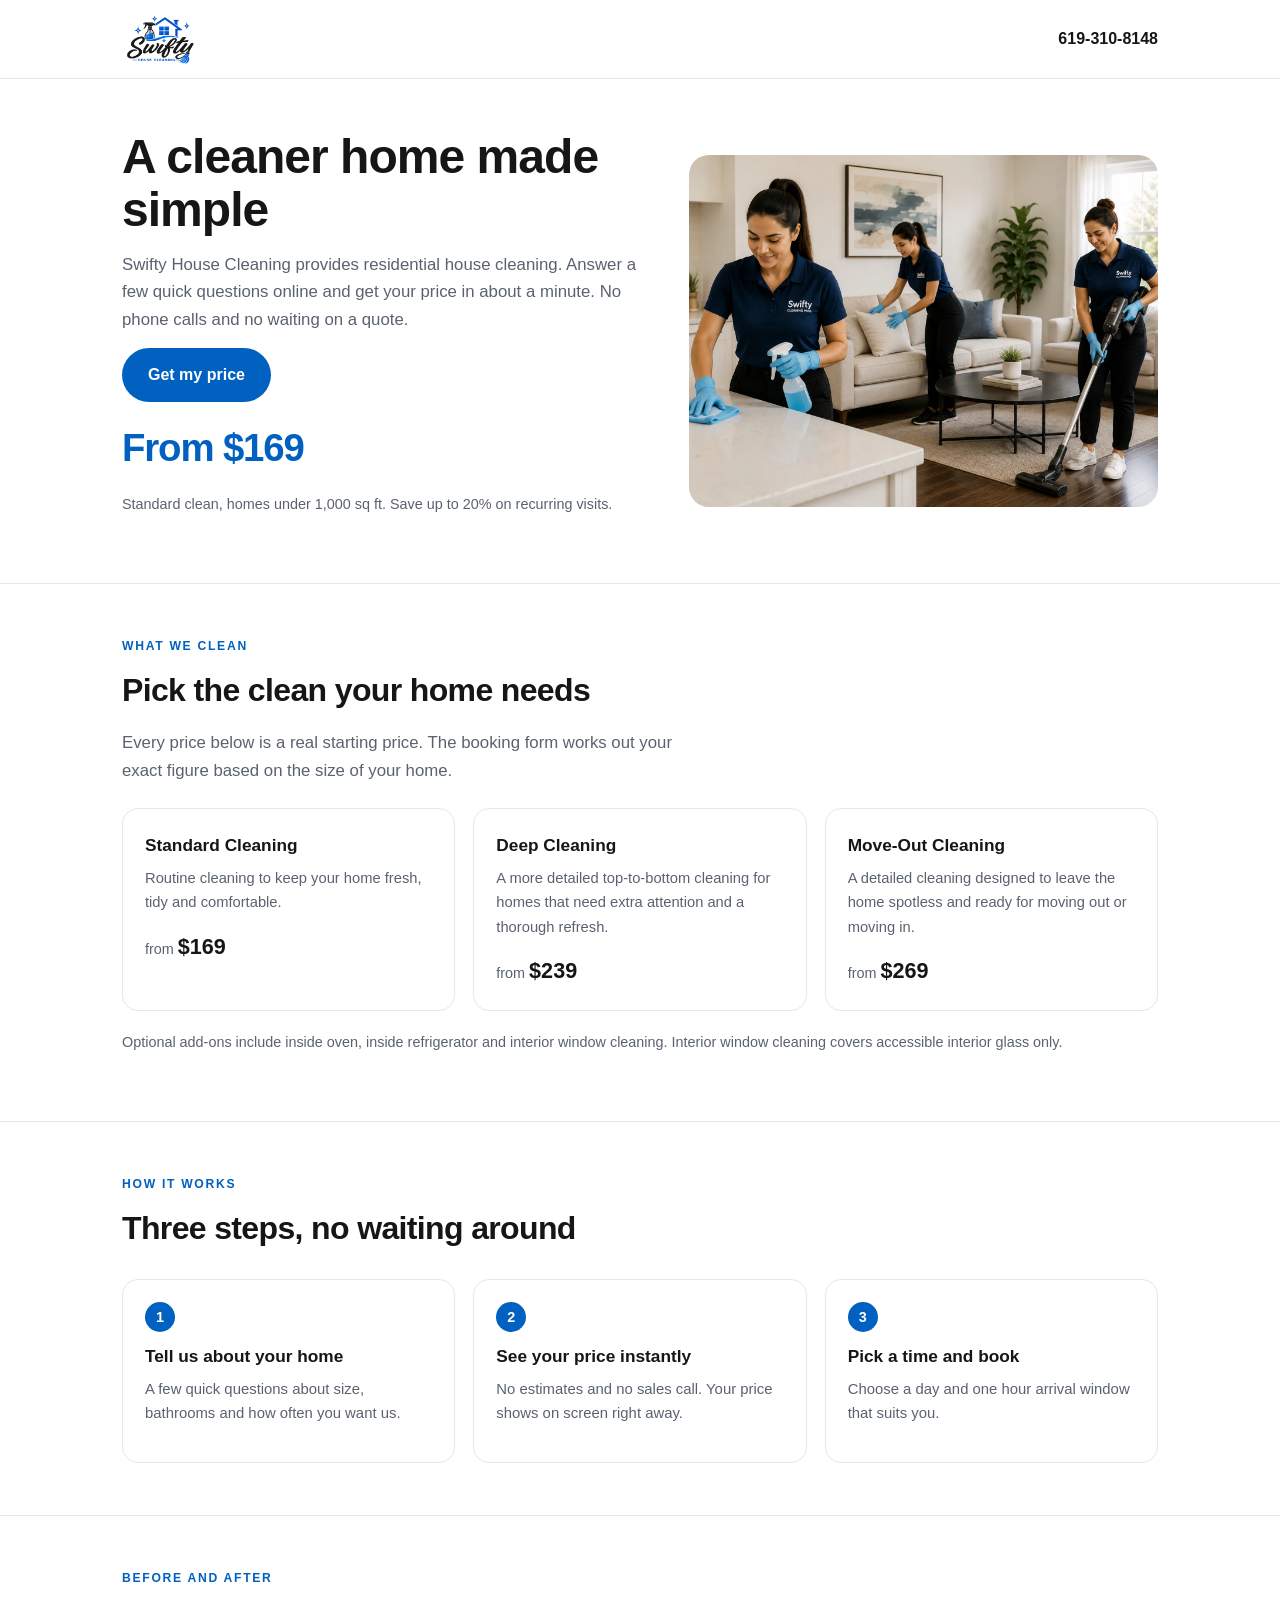
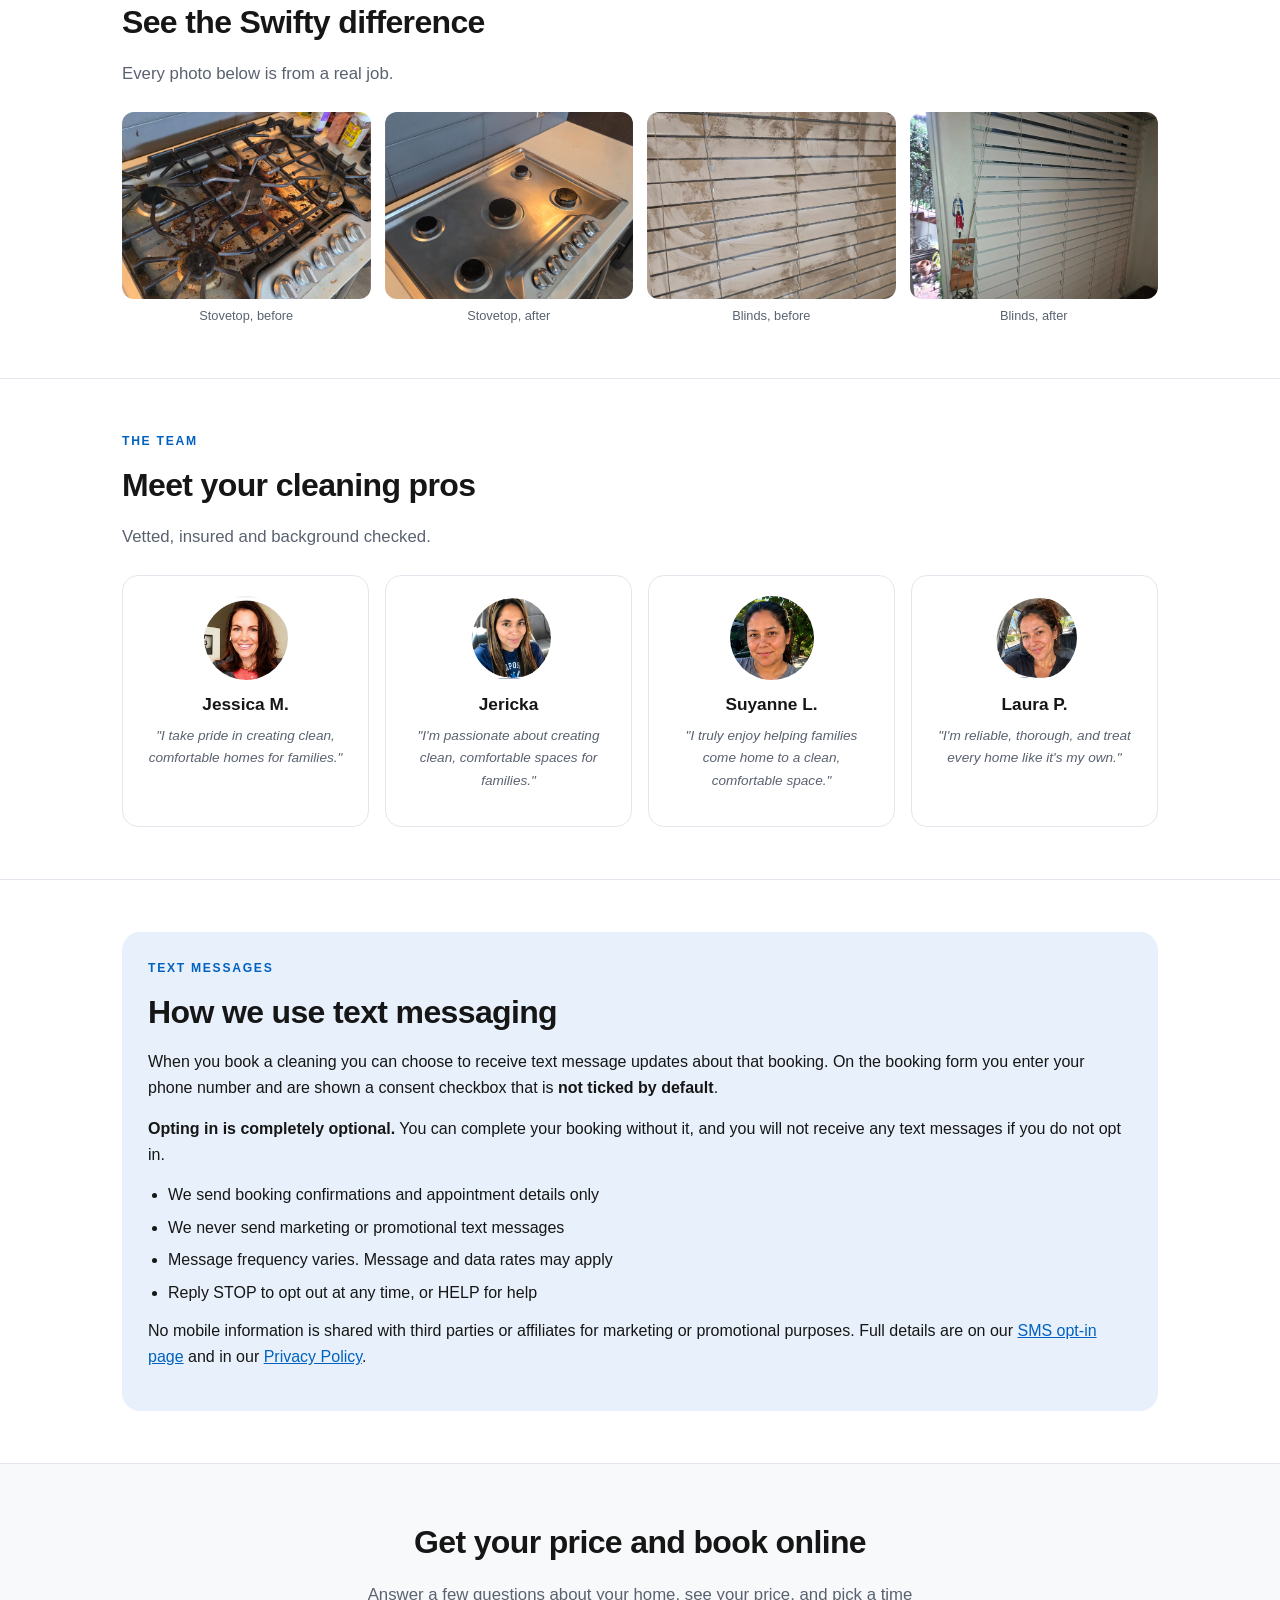
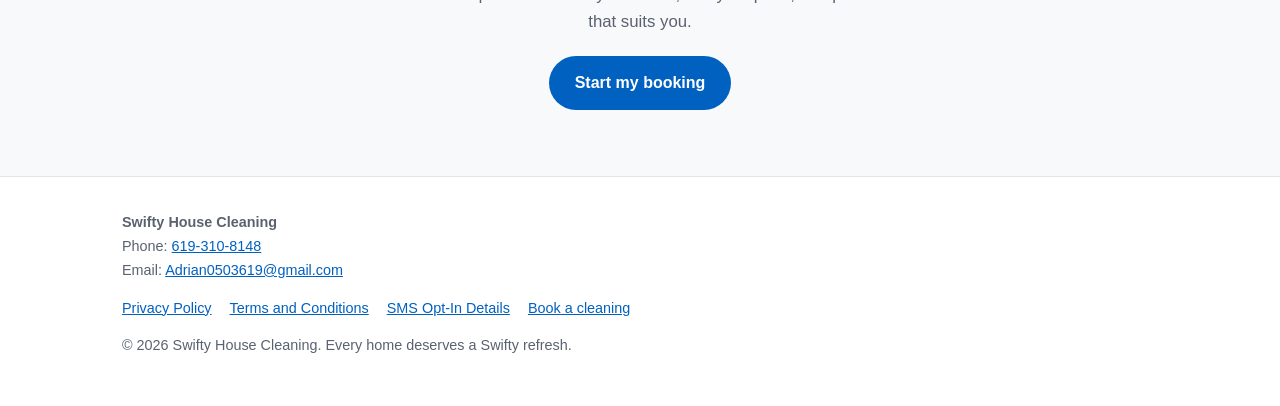
==== index.html @ a16b5348 "Add files via upload" ====
<!DOCTYPE html>
<html lang="en">
<head>
<meta charset="utf-8">
<meta name="viewport" content="width=device-width, initial-scale=1">
<title>Swifty House Cleaning — House Cleaning Services</title>
<meta name="description" content="Swifty House Cleaning provides residential house cleaning. Get an instant price online and book in about a minute. Standard, deep and move-out cleaning.">
<link rel="icon" href="./logo/swifty-logo.webp">
<style>
  :root{
    --blue:#0061C0;--blue-deep:#004A93;--tint:#E8F1FB;--ink:#161616;
    --slate:#5A6270;--line:#E3E7ED;--surface:#F7F9FB;
  }
  *{box-sizing:border-box}
  body{margin:0;font-family:-apple-system,BlinkMacSystemFont,'Segoe UI',Roboto,Helvetica,Arial,sans-serif;
       color:var(--ink);line-height:1.65;background:#fff}
  img{max-width:100%;display:block}
  a{color:var(--blue)}
  .wrap{max-width:1080px;margin:0 auto;padding:0 22px}

  header{border-bottom:1px solid var(--line);position:sticky;top:0;background:#fff;z-index:10}
  .bar{display:flex;align-items:center;justify-content:space-between;height:78px;gap:16px}
  .bar img{height:50px;width:auto}
  .tel{font-weight:700;text-decoration:none;color:var(--ink);white-space:nowrap}

  .btn{display:inline-block;background:var(--blue);color:#fff;text-decoration:none;
       font-weight:700;padding:14px 26px;border-radius:999px}
  .btn:hover{background:var(--blue-deep)}

  section{padding:52px 0;border-bottom:1px solid var(--line)}
  h1{font-size:clamp(1.9rem,5vw,3rem);line-height:1.1;letter-spacing:-.02em;margin:0 0 14px}
  h2{font-size:clamp(1.4rem,3.5vw,2rem);letter-spacing:-.02em;margin:0 0 12px}
  h3{font-size:1.08rem;margin:0 0 6px}
  p{margin:0 0 14px}
  .lede{color:var(--slate);font-size:1.05rem;max-width:60ch}
  .eyebrow{color:var(--blue);font-weight:700;font-size:.76rem;letter-spacing:.14em;
           text-transform:uppercase;margin-bottom:8px}

  .hero{display:grid;gap:30px;align-items:center}
  @media(min-width:860px){.hero{grid-template-columns:1.05fr .95fr;gap:48px}}
  .hero img{border-radius:20px}
  .price{font-size:2.4rem;font-weight:800;color:var(--blue);letter-spacing:-.03em}

  .grid3{display:grid;gap:18px}
  @media(min-width:760px){.grid3{grid-template-columns:repeat(3,1fr)}}
  .card{border:1px solid var(--line);border-radius:16px;padding:22px}
  .card .from{color:var(--slate);font-size:.9rem;margin-top:10px}
  .card .from strong{font-size:1.35rem;color:var(--ink)}

  .ba{display:grid;gap:14px}
  @media(min-width:600px){.ba{grid-template-columns:repeat(2,1fr)}}
  @media(min-width:900px){.ba{grid-template-columns:repeat(4,1fr)}}
  .ba figure{margin:0}
  .ba img{border-radius:12px;aspect-ratio:4/3;object-fit:cover}
  .ba figcaption{font-size:.8rem;color:var(--slate);margin-top:6px;text-align:center}

  .team{display:grid;gap:16px}
  @media(min-width:640px){.team{grid-template-columns:repeat(2,1fr)}}
  @media(min-width:980px){.team{grid-template-columns:repeat(4,1fr)}}
  .pro{border:1px solid var(--line);border-radius:16px;padding:20px;text-align:center}
  .pro img{width:84px;height:84px;border-radius:50%;object-fit:cover;margin:0 auto 10px}
  .pro .q{font-size:.85rem;color:var(--slate);font-style:italic}

  .sms{background:var(--tint);border-radius:18px;padding:26px}
  .sms h2{margin-bottom:10px}
  .sms ul{margin:0 0 12px;padding-left:20px}
  .sms li{margin-bottom:6px}

  .steps{display:grid;gap:18px;counter-reset:s}
  @media(min-width:760px){.steps{grid-template-columns:repeat(3,1fr)}}
  .step{border:1px solid var(--line);border-radius:16px;padding:22px;position:relative}
  .step .n{display:inline-block;background:var(--blue);color:#fff;font-weight:800;
           width:30px;height:30px;border-radius:50%;text-align:center;line-height:30px;
           margin-bottom:10px;font-size:.9rem}

  .book{background:var(--surface)}
  .book .inner{text-align:center;max-width:640px;margin:0 auto}

  footer{padding:34px 0;color:var(--slate);font-size:.9rem}
  footer .links a{margin-right:14px;display:inline-block}
</style>
</head>
<body>

<header>
  <div class="wrap bar">
    <img src="./logo/swifty-logo.webp" alt="Swifty House Cleaning">
    <a class="tel" href="tel:+16193108148">619-310-8148</a>
  </div>
</header>

<main>

<section>
  <div class="wrap hero">
    <div>
      <h1>A cleaner home made simple</h1>
      <p class="lede">Swifty House Cleaning provides residential house cleaning. Answer a few
         quick questions online and get your price in about a minute. No phone calls and no
         waiting on a quote.</p>
      <p><a class="btn" href="./book.html">Get my price</a></p>
      <p class="price">From $169</p>
      <p style="color:var(--slate);font-size:.9rem">Standard clean, homes under 1,000 sq ft.
         Save up to 20% on recurring visits.</p>
    </div>
    <img src="./hero/hero.webp" alt="Swifty House Cleaning cleaners working in a living room">
  </div>
</section>

<section>
  <div class="wrap">
    <div class="eyebrow">What we clean</div>
    <h2>Pick the clean your home needs</h2>
    <p class="lede">Every price below is a real starting price. The booking form works out
       your exact figure based on the size of your home.</p>

    <div class="grid3" style="margin-top:24px">
      <div class="card">
        <h3>Standard Cleaning</h3>
        <p style="color:var(--slate);font-size:.92rem">Routine cleaning to keep your home
           fresh, tidy and comfortable.</p>
        <div class="from">from <strong>$169</strong></div>
      </div>
      <div class="card">
        <h3>Deep Cleaning</h3>
        <p style="color:var(--slate);font-size:.92rem">A more detailed top-to-bottom cleaning
           for homes that need extra attention and a thorough refresh.</p>
        <div class="from">from <strong>$239</strong></div>
      </div>
      <div class="card">
        <h3>Move-Out Cleaning</h3>
        <p style="color:var(--slate);font-size:.92rem">A detailed cleaning designed to leave
           the home spotless and ready for moving out or moving in.</p>
        <div class="from">from <strong>$269</strong></div>
      </div>
    </div>

    <p style="margin-top:20px;color:var(--slate);font-size:.9rem">
      Optional add-ons include inside oven, inside refrigerator and interior window cleaning.
      Interior window cleaning covers accessible interior glass only.
    </p>
  </div>
</section>

<section>
  <div class="wrap">
    <div class="eyebrow">How it works</div>
    <h2>Three steps, no waiting around</h2>

    <div class="steps" style="margin-top:24px">
      <div class="step">
        <span class="n">1</span>
        <h3>Tell us about your home</h3>
        <p style="color:var(--slate);font-size:.93rem">A few quick questions about size,
           bathrooms and how often you want us.</p>
      </div>
      <div class="step">
        <span class="n">2</span>
        <h3>See your price instantly</h3>
        <p style="color:var(--slate);font-size:.93rem">No estimates and no sales call. Your
           price shows on screen right away.</p>
      </div>
      <div class="step">
        <span class="n">3</span>
        <h3>Pick a time and book</h3>
        <p style="color:var(--slate);font-size:.93rem">Choose a day and one hour arrival
           window that suits you.</p>
      </div>
    </div>
  </div>
</section>

<section>
  <div class="wrap">
    <div class="eyebrow">Before and after</div>
    <h2>See the Swifty difference</h2>
    <p class="lede">Every photo below is from a real job.</p>

    <div class="ba" style="margin-top:24px">
      <figure>
        <img src="./beforeafter/ba-01-stovetop-before.webp" alt="Gas stovetop before cleaning">
        <figcaption>Stovetop, before</figcaption>
      </figure>
      <figure>
        <img src="./beforeafter/ba-01-stovetop-after.webp" alt="Gas stovetop after cleaning">
        <figcaption>Stovetop, after</figcaption>
      </figure>
      <figure>
        <img src="./beforeafter/ba-05-blinds-before.webp" alt="Window blinds before cleaning">
        <figcaption>Blinds, before</figcaption>
      </figure>
      <figure>
        <img src="./beforeafter/ba-05-blinds-after.webp" alt="Window blinds after cleaning">
        <figcaption>Blinds, after</figcaption>
      </figure>
    </div>
  </div>
</section>

<section>
  <div class="wrap">
    <div class="eyebrow">The team</div>
    <h2>Meet your cleaning pros</h2>
    <p class="lede">Vetted, insured and background checked.</p>

    <div class="team" style="margin-top:24px">
      <div class="pro">
        <img src="./cleaners/cleaner-01.webp" alt="Jessica M.">
        <h3>Jessica M.</h3>
        <p class="q">"I take pride in creating clean, comfortable homes for families."</p>
      </div>
      <div class="pro">
        <img src="./cleaners/cleaner-02.webp" alt="Jericka">
        <h3>Jericka</h3>
        <p class="q">"I'm passionate about creating clean, comfortable spaces for families."</p>
      </div>
      <div class="pro">
        <img src="./cleaners/cleaner-03.webp" alt="Suyanne L.">
        <h3>Suyanne L.</h3>
        <p class="q">"I truly enjoy helping families come home to a clean, comfortable space."</p>
      </div>
      <div class="pro">
        <img src="./cleaners/cleaner-04.webp" alt="Laura P.">
        <h3>Laura P.</h3>
        <p class="q">"I'm reliable, thorough, and treat every home like it's my own."</p>
      </div>
    </div>
  </div>
</section>

<section>
  <div class="wrap">
    <div class="sms">
      <div class="eyebrow">Text messages</div>
      <h2>How we use text messaging</h2>
      <p>When you book a cleaning you can choose to receive text message updates about that
         booking. On the booking form you enter your phone number and are shown a consent
         checkbox that is <strong>not ticked by default</strong>.</p>
      <p><strong>Opting in is completely optional.</strong> You can complete your booking
         without it, and you will not receive any text messages if you do not opt in.</p>
      <ul>
        <li>We send booking confirmations and appointment details only</li>
        <li>We never send marketing or promotional text messages</li>
        <li>Message frequency varies. Message and data rates may apply</li>
        <li>Reply STOP to opt out at any time, or HELP for help</li>
      </ul>
      <p>No mobile information is shared with third parties or affiliates for marketing or
         promotional purposes. Full details are on our
         <a href="./opt-in.html">SMS opt-in page</a> and in our
         <a href="./privacy.html">Privacy Policy</a>.</p>
    </div>
  </div>
</section>

<section class="book" id="book">
  <div class="wrap inner">
    <h2>Get your price and book online</h2>
    <p class="lede" style="margin:0 auto 20px">Answer a few questions about your home, see your
       price, and pick a time that suits you.</p>
    <p><a class="btn" href="./book.html">Start my booking</a></p>
  </div>
</section>

</main>

<footer>
  <div class="wrap">
    <p><strong>Swifty House Cleaning</strong><br>
       Phone: <a href="tel:+16193108148">619-310-8148</a><br>
       Email: <a href="mailto:Adrian0503619@gmail.com">Adrian0503619@gmail.com</a></p>
    <p class="links">
      <a href="./privacy.html">Privacy Policy</a>
      <a href="./terms.html">Terms and Conditions</a>
      <a href="./opt-in.html">SMS Opt-In Details</a>
      <a href="./book.html">Book a cleaning</a>
    </p>
    <p>&copy; 2026 Swifty House Cleaning. Every home deserves a Swifty refresh.</p>
  </div>
</footer>

</body>
</html>
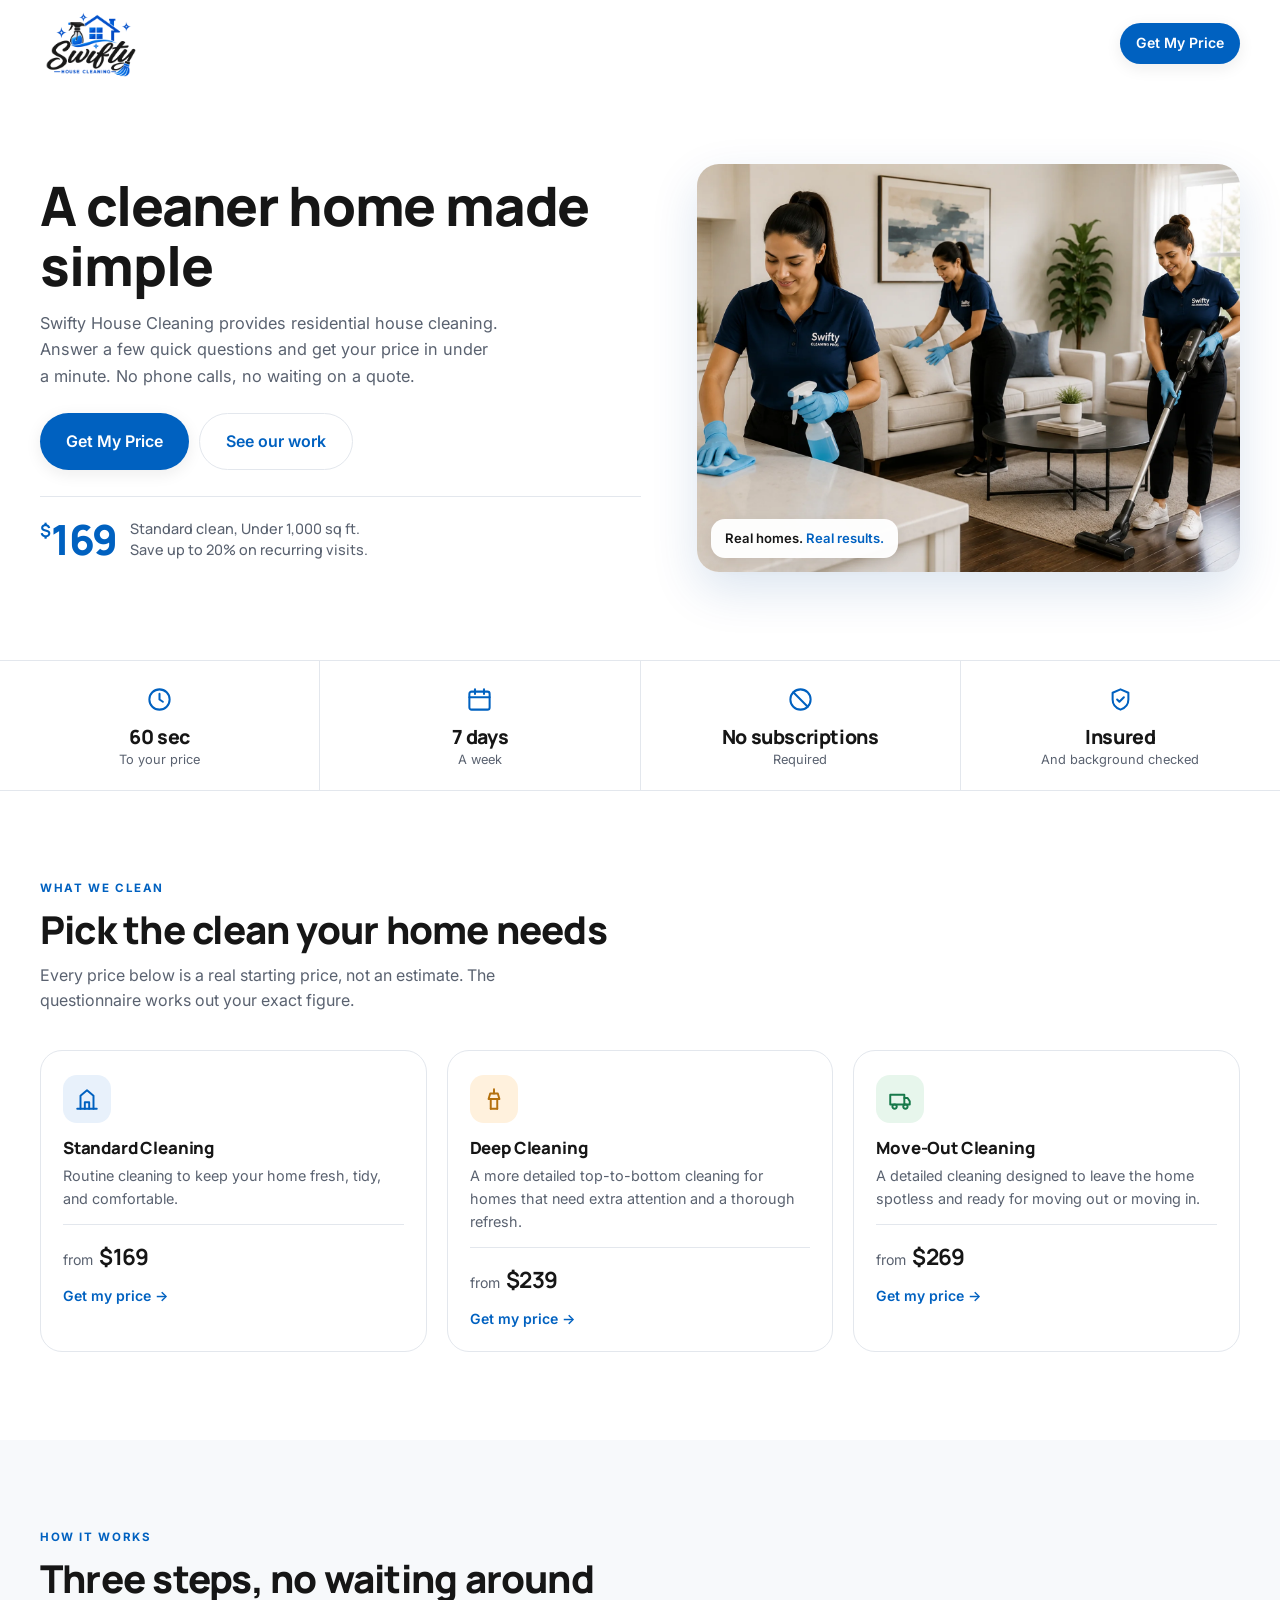
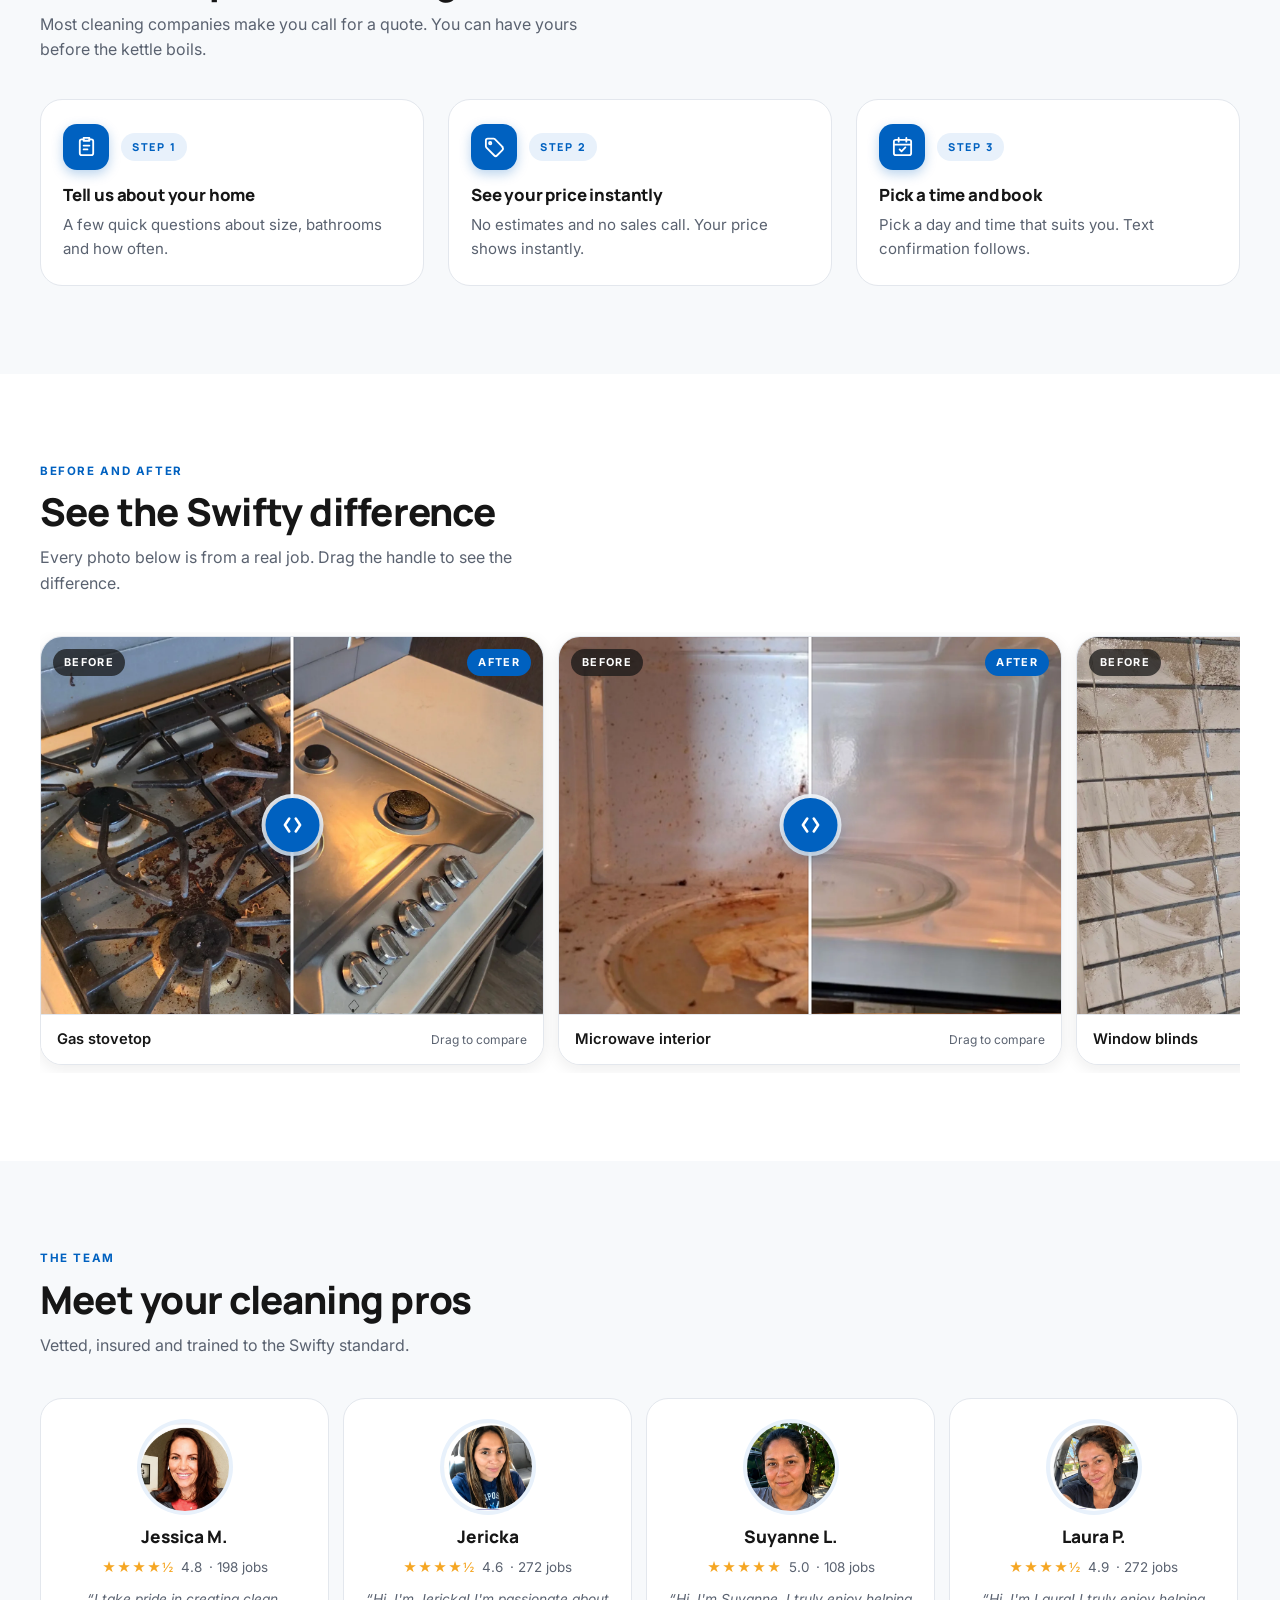
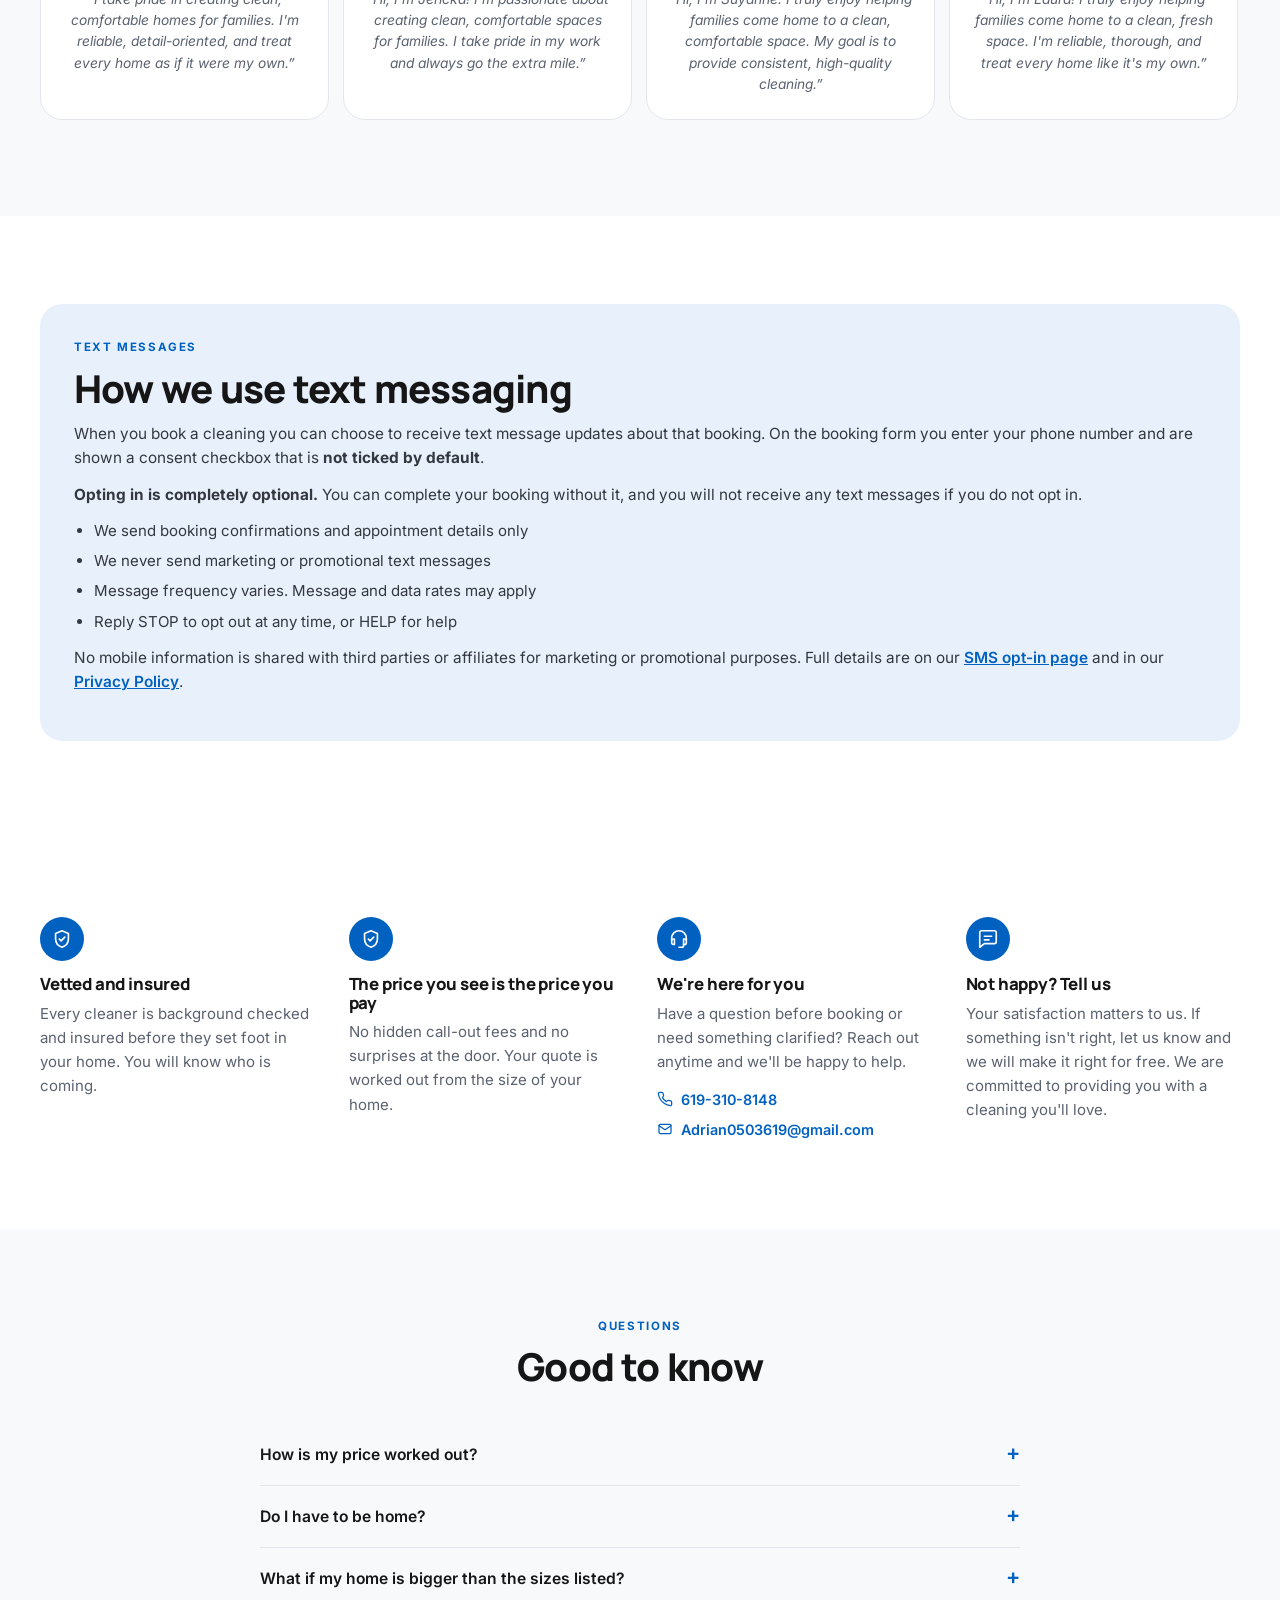
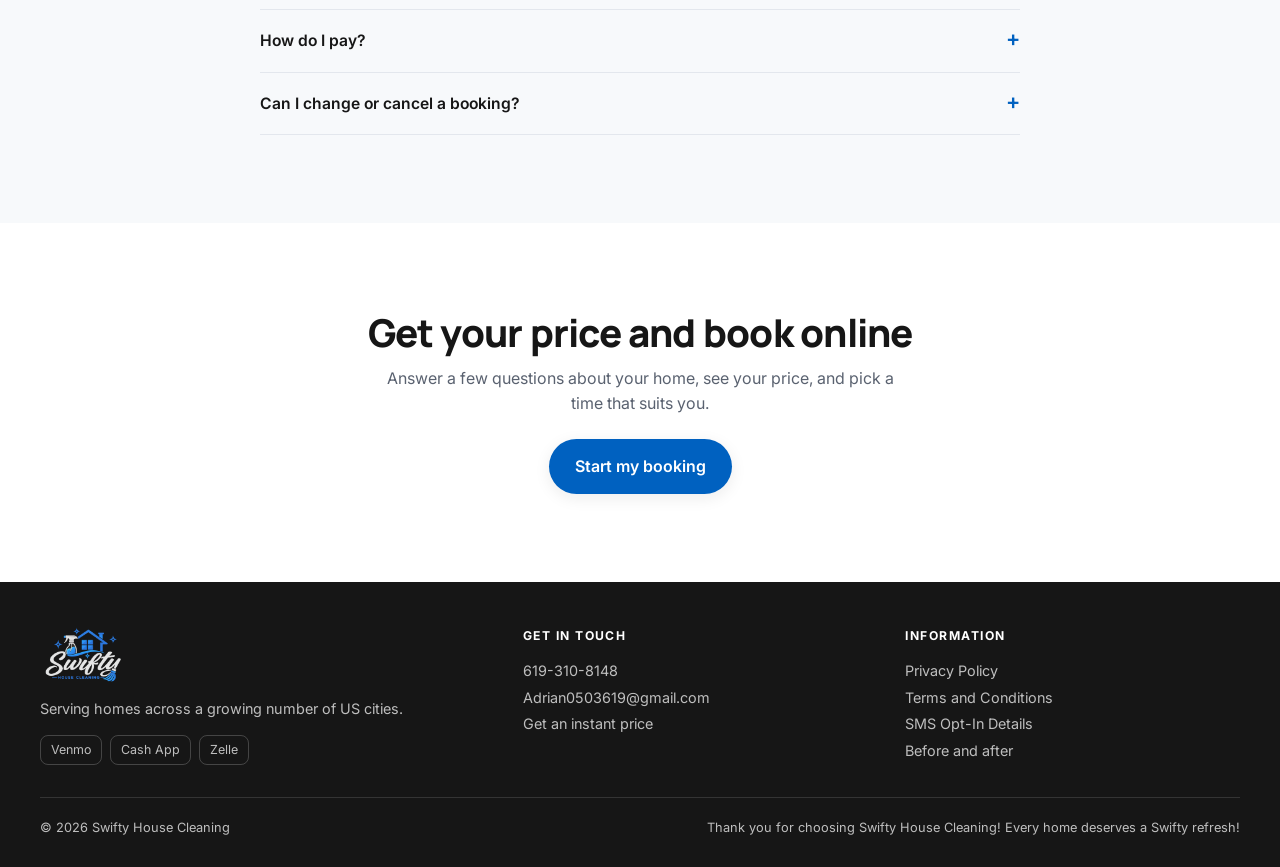
==== commit 0bb0fc68: "Add files via upload" ====
--- a/index.html
+++ b/index.html
@@ -2,242 +2,263 @@
 <html lang="en">
 <head>
 <meta charset="utf-8">
-<meta name="viewport" content="width=device-width, initial-scale=1">
-<title>Swifty House Cleaning — House Cleaning Services</title>
+<meta name="viewport" content="width=device-width, initial-scale=1, viewport-fit=cover">
+<title>Swifty House Cleaning &mdash; House Cleaning Services</title>
 <meta name="description" content="Swifty House Cleaning provides residential house cleaning. Get an instant price online and book in about a minute. Standard, deep and move-out cleaning.">
 <link rel="icon" href="./logo/swifty-logo.webp">
-<style>
-  :root{
-    --blue:#0061C0;--blue-deep:#004A93;--tint:#E8F1FB;--ink:#161616;
-    --slate:#5A6270;--line:#E3E7ED;--surface:#F7F9FB;
-  }
-  *{box-sizing:border-box}
-  body{margin:0;font-family:-apple-system,BlinkMacSystemFont,'Segoe UI',Roboto,Helvetica,Arial,sans-serif;
-       color:var(--ink);line-height:1.65;background:#fff}
-  img{max-width:100%;display:block}
-  a{color:var(--blue)}
-  .wrap{max-width:1080px;margin:0 auto;padding:0 22px}
-
-  header{border-bottom:1px solid var(--line);position:sticky;top:0;background:#fff;z-index:10}
-  .bar{display:flex;align-items:center;justify-content:space-between;height:78px;gap:16px}
-  .bar img{height:50px;width:auto}
-  .tel{font-weight:700;text-decoration:none;color:var(--ink);white-space:nowrap}
-
-  .btn{display:inline-block;background:var(--blue);color:#fff;text-decoration:none;
-       font-weight:700;padding:14px 26px;border-radius:999px}
-  .btn:hover{background:var(--blue-deep)}
-
-  section{padding:52px 0;border-bottom:1px solid var(--line)}
-  h1{font-size:clamp(1.9rem,5vw,3rem);line-height:1.1;letter-spacing:-.02em;margin:0 0 14px}
-  h2{font-size:clamp(1.4rem,3.5vw,2rem);letter-spacing:-.02em;margin:0 0 12px}
-  h3{font-size:1.08rem;margin:0 0 6px}
-  p{margin:0 0 14px}
-  .lede{color:var(--slate);font-size:1.05rem;max-width:60ch}
-  .eyebrow{color:var(--blue);font-weight:700;font-size:.76rem;letter-spacing:.14em;
-           text-transform:uppercase;margin-bottom:8px}
-
-  .hero{display:grid;gap:30px;align-items:center}
-  @media(min-width:860px){.hero{grid-template-columns:1.05fr .95fr;gap:48px}}
-  .hero img{border-radius:20px}
-  .price{font-size:2.4rem;font-weight:800;color:var(--blue);letter-spacing:-.03em}
-
-  .grid3{display:grid;gap:18px}
-  @media(min-width:760px){.grid3{grid-template-columns:repeat(3,1fr)}}
-  .card{border:1px solid var(--line);border-radius:16px;padding:22px}
-  .card .from{color:var(--slate);font-size:.9rem;margin-top:10px}
-  .card .from strong{font-size:1.35rem;color:var(--ink)}
-
-  .ba{display:grid;gap:14px}
-  @media(min-width:600px){.ba{grid-template-columns:repeat(2,1fr)}}
-  @media(min-width:900px){.ba{grid-template-columns:repeat(4,1fr)}}
-  .ba figure{margin:0}
-  .ba img{border-radius:12px;aspect-ratio:4/3;object-fit:cover}
-  .ba figcaption{font-size:.8rem;color:var(--slate);margin-top:6px;text-align:center}
-
-  .team{display:grid;gap:16px}
-  @media(min-width:640px){.team{grid-template-columns:repeat(2,1fr)}}
-  @media(min-width:980px){.team{grid-template-columns:repeat(4,1fr)}}
-  .pro{border:1px solid var(--line);border-radius:16px;padding:20px;text-align:center}
-  .pro img{width:84px;height:84px;border-radius:50%;object-fit:cover;margin:0 auto 10px}
-  .pro .q{font-size:.85rem;color:var(--slate);font-style:italic}
-
-  .sms{background:var(--tint);border-radius:18px;padding:26px}
-  .sms h2{margin-bottom:10px}
-  .sms ul{margin:0 0 12px;padding-left:20px}
-  .sms li{margin-bottom:6px}
-
-  .steps{display:grid;gap:18px;counter-reset:s}
-  @media(min-width:760px){.steps{grid-template-columns:repeat(3,1fr)}}
-  .step{border:1px solid var(--line);border-radius:16px;padding:22px;position:relative}
-  .step .n{display:inline-block;background:var(--blue);color:#fff;font-weight:800;
-           width:30px;height:30px;border-radius:50%;text-align:center;line-height:30px;
-           margin-bottom:10px;font-size:.9rem}
-
-  .book{background:var(--surface)}
-  .book .inner{text-align:center;max-width:640px;margin:0 auto}
-
-  footer{padding:34px 0;color:var(--slate);font-size:.9rem}
-  footer .links a{margin-right:14px;display:inline-block}
-</style>
+<link rel="preconnect" href="https://fonts.googleapis.com">
+<link rel="preconnect" href="https://fonts.gstatic.com" crossorigin>
+<link href="https://fonts.googleapis.com/css2?family=Inter:wght@400;500;600;700&family=Manrope:wght@500;600;700;800&display=swap" rel="stylesheet">
+<link rel="stylesheet" href="./site.css">
 </head>
 <body>
 
-<header>
-  <div class="wrap bar">
-    <img src="./logo/swifty-logo.webp" alt="Swifty House Cleaning">
-    <a class="tel" href="tel:+16193108148">619-310-8148</a>
+<header class="header" id="header">
+  <div class="wrap header__inner">
+    <a class="header__logo" href="./"><img src="./logo/swifty-logo.webp" alt="Swifty House Cleaning"></a>
+    <a class="btn btn--primary btn--sm" href="./book.html">Get My Price</a>
   </div>
 </header>
 
 <main>
 
-<section>
-  <div class="wrap hero">
+<section class="hero">
+  <div class="wrap hero__grid">
     <div>
       <h1>A cleaner home made simple</h1>
-      <p class="lede">Swifty House Cleaning provides residential house cleaning. Answer a few
-         quick questions online and get your price in about a minute. No phone calls and no
-         waiting on a quote.</p>
-      <p><a class="btn" href="./book.html">Get my price</a></p>
-      <p class="price">From $169</p>
-      <p style="color:var(--slate);font-size:.9rem">Standard clean, homes under 1,000 sq ft.
-         Save up to 20% on recurring visits.</p>
-    </div>
-    <img src="./hero/hero.webp" alt="Swifty House Cleaning cleaners working in a living room">
-  </div>
-</section>
-
-<section>
-  <div class="wrap">
-    <div class="eyebrow">What we clean</div>
-    <h2>Pick the clean your home needs</h2>
-    <p class="lede">Every price below is a real starting price. The booking form works out
-       your exact figure based on the size of your home.</p>
-
-    <div class="grid3" style="margin-top:24px">
-      <div class="card">
+      <p class="hero__sub">Swifty House Cleaning provides residential house cleaning. Answer a
+        few quick questions and get your price in under a minute. No phone calls, no waiting
+        on a quote.</p>
+      <div class="hero__cta">
+        <a class="btn btn--primary" href="./book.html">Get My Price</a>
+        <a class="btn btn--ghost" href="#proof">See our work</a>
+      </div>
+      <div class="hero__price">
+        <div class="amt"><sup>$</sup>169</div>
+        <div class="cap">Standard clean, Under 1,000 sq ft.<br>Save up to 20% on recurring visits.</div>
+      </div>
+    </div>
+    <div class="hero__media">
+      <img src="./hero/hero.webp" alt="Swifty House Cleaning cleaners working in a living room">
+      <div class="hero__stamp">Real homes. <span>Real results.</span></div>
+    </div>
+  </div>
+</section>
+
+<section class="strip">
+  <div class="strip__inner">
+    <div class="strip__item">
+      <span class="strip__ico"><svg viewBox="0 0 24 24" fill="none" stroke="currentColor" stroke-width="1.8" stroke-linecap="round" stroke-linejoin="round"><circle cx="12" cy="12" r="9"/><path d="M12 7v5l3 2"/></svg></span>
+      <div class="k">60 sec</div><div class="v">To your price</div>
+    </div>
+    <div class="strip__item">
+      <span class="strip__ico"><svg viewBox="0 0 24 24" fill="none" stroke="currentColor" stroke-width="1.8" stroke-linecap="round" stroke-linejoin="round"><rect x="3" y="5" width="18" height="16" rx="2"/><path d="M3 10h18"/><path d="M8 3v4"/><path d="M16 3v4"/></svg></span>
+      <div class="k">7 days</div><div class="v">A week</div>
+    </div>
+    <div class="strip__item">
+      <span class="strip__ico"><svg viewBox="0 0 24 24" fill="none" stroke="currentColor" stroke-width="1.8" stroke-linecap="round" stroke-linejoin="round"><circle cx="12" cy="12" r="9"/><path d="M5.6 5.6l12.8 12.8"/></svg></span>
+      <div class="k">No subscriptions</div><div class="v">Required</div>
+    </div>
+    <div class="strip__item">
+      <span class="strip__ico"><svg viewBox="0 0 24 24" fill="none" stroke="currentColor" stroke-width="1.8" stroke-linecap="round" stroke-linejoin="round"><path d="M12 3l7 3v6c0 4.4-3 7.6-7 9-4-1.4-7-4.6-7-9V6z"/><path d="M9 12l2 2 4-4"/></svg></span>
+      <div class="k">Insured</div><div class="v">And background checked</div>
+    </div>
+  </div>
+</section>
+
+<section class="section" id="services">
+  <div class="wrap">
+    <div class="section-head">
+      <div class="eyebrow">What we clean</div>
+      <h2>Pick the clean your home needs</h2>
+      <p class="lede">Every price below is a real starting price, not an estimate. The
+        questionnaire works out your exact figure.</p>
+    </div>
+    <div class="cards">
+      <a class="card" href="./book.html">
+        <div class="card__icon"><svg viewBox="0 0 24 24" fill="none" stroke="currentColor" stroke-width="1.8" stroke-linecap="round" stroke-linejoin="round"><path d="M3 21h18"/><path d="M6 21V9l6-5 6 5v12"/><path d="M10 21v-6h4v6"/></svg></div>
         <h3>Standard Cleaning</h3>
-        <p style="color:var(--slate);font-size:.92rem">Routine cleaning to keep your home
-           fresh, tidy and comfortable.</p>
-        <div class="from">from <strong>$169</strong></div>
-      </div>
-      <div class="card">
+        <p class="card__note">Routine cleaning to keep your home fresh, tidy, and comfortable.</p>
+        <div class="card__price">from <strong>$169</strong></div>
+        <span class="card__go">Get my price &#8594;</span>
+      </a>
+      <a class="card" href="./book.html">
+        <div class="card__icon card__icon--1"><svg viewBox="0 0 24 24" fill="none" stroke="currentColor" stroke-width="1.8" stroke-linecap="round" stroke-linejoin="round"><path d="M12 3v4"/><path d="M8.5 7h7l1.5 5H7z"/><path d="M9 12v9"/><path d="M15 12v9"/><path d="M9 21h6"/></svg></div>
         <h3>Deep Cleaning</h3>
-        <p style="color:var(--slate);font-size:.92rem">A more detailed top-to-bottom cleaning
-           for homes that need extra attention and a thorough refresh.</p>
-        <div class="from">from <strong>$239</strong></div>
-      </div>
-      <div class="card">
+        <p class="card__note">A more detailed top-to-bottom cleaning for homes that need extra attention and a thorough refresh.</p>
+        <div class="card__price">from <strong>$239</strong></div>
+        <span class="card__go">Get my price &#8594;</span>
+      </a>
+      <a class="card" href="./book.html">
+        <div class="card__icon card__icon--2"><svg viewBox="0 0 24 24" fill="none" stroke="currentColor" stroke-width="1.8" stroke-linecap="round" stroke-linejoin="round"><path d="M3 8h13v9H3z"/><path d="M16 11h3l2 3v3h-5"/><circle cx="7" cy="19" r="2"/><circle cx="17" cy="19" r="2"/></svg></div>
         <h3>Move-Out Cleaning</h3>
-        <p style="color:var(--slate);font-size:.92rem">A detailed cleaning designed to leave
-           the home spotless and ready for moving out or moving in.</p>
-        <div class="from">from <strong>$269</strong></div>
-      </div>
-    </div>
-
-    <p style="margin-top:20px;color:var(--slate);font-size:.9rem">
-      Optional add-ons include inside oven, inside refrigerator and interior window cleaning.
-      Interior window cleaning covers accessible interior glass only.
-    </p>
-  </div>
-</section>
-
-<section>
-  <div class="wrap">
-    <div class="eyebrow">How it works</div>
-    <h2>Three steps, no waiting around</h2>
-
-    <div class="steps" style="margin-top:24px">
+        <p class="card__note">A detailed cleaning designed to leave the home spotless and ready for moving out or moving in.</p>
+        <div class="card__price">from <strong>$269</strong></div>
+        <span class="card__go">Get my price &#8594;</span>
+      </a>
+    </div>
+  </div>
+</section>
+
+<section class="section section--tint" id="how">
+  <div class="wrap">
+    <div class="section-head">
+      <div class="eyebrow">How it works</div>
+      <h2>Three steps, no waiting around</h2>
+      <p class="lede">Most cleaning companies make you call for a quote. You can have yours
+        before the kettle boils.</p>
+    </div>
+    <div class="steps">
       <div class="step">
-        <span class="n">1</span>
+        <div class="step__top">
+          <div class="step__icon"><svg viewBox="0 0 24 24" fill="none" stroke="currentColor" stroke-width="1.9" stroke-linecap="round" stroke-linejoin="round"><path d="M9 3h6v3H9z"/><path d="M15 4.5h2a2 2 0 0 1 2 2V19a2 2 0 0 1-2 2H7a2 2 0 0 1-2-2V6.5a2 2 0 0 1 2-2h2"/><path d="M9 11h6"/><path d="M9 15h4"/></svg></div>
+          <span class="step__n">Step 1</span>
+        </div>
         <h3>Tell us about your home</h3>
-        <p style="color:var(--slate);font-size:.93rem">A few quick questions about size,
-           bathrooms and how often you want us.</p>
+        <p>A few quick questions about size, bathrooms and how often.</p>
       </div>
       <div class="step">
-        <span class="n">2</span>
+        <div class="step__top">
+          <div class="step__icon"><svg viewBox="0 0 24 24" fill="none" stroke="currentColor" stroke-width="1.9" stroke-linecap="round" stroke-linejoin="round"><path d="M20.6 12.6L12.4 4.4A2 2 0 0 0 11 3.8H5a2 2 0 0 0-2 2v6a2 2 0 0 0 .6 1.4l8.2 8.2a2 2 0 0 0 2.8 0l5.6-5.6a2 2 0 0 0 0-2.8z"/><circle cx="7.5" cy="8.5" r="1.2"/></svg></div>
+          <span class="step__n">Step 2</span>
+        </div>
         <h3>See your price instantly</h3>
-        <p style="color:var(--slate);font-size:.93rem">No estimates and no sales call. Your
-           price shows on screen right away.</p>
+        <p>No estimates and no sales call. Your price shows instantly.</p>
       </div>
       <div class="step">
-        <span class="n">3</span>
+        <div class="step__top">
+          <div class="step__icon"><svg viewBox="0 0 24 24" fill="none" stroke="currentColor" stroke-width="1.9" stroke-linecap="round" stroke-linejoin="round"><rect x="3" y="5" width="18" height="16" rx="2"/><path d="M3 10h18"/><path d="M8 3v4"/><path d="M16 3v4"/><path d="M9 15l2 2 4-4"/></svg></div>
+          <span class="step__n">Step 3</span>
+        </div>
         <h3>Pick a time and book</h3>
-        <p style="color:var(--slate);font-size:.93rem">Choose a day and one hour arrival
-           window that suits you.</p>
-      </div>
-    </div>
-  </div>
-</section>
-
-<section>
-  <div class="wrap">
-    <div class="eyebrow">Before and after</div>
-    <h2>See the Swifty difference</h2>
-    <p class="lede">Every photo below is from a real job.</p>
-
-    <div class="ba" style="margin-top:24px">
-      <figure>
-        <img src="./beforeafter/ba-01-stovetop-before.webp" alt="Gas stovetop before cleaning">
-        <figcaption>Stovetop, before</figcaption>
-      </figure>
-      <figure>
-        <img src="./beforeafter/ba-01-stovetop-after.webp" alt="Gas stovetop after cleaning">
-        <figcaption>Stovetop, after</figcaption>
-      </figure>
-      <figure>
-        <img src="./beforeafter/ba-05-blinds-before.webp" alt="Window blinds before cleaning">
-        <figcaption>Blinds, before</figcaption>
-      </figure>
-      <figure>
-        <img src="./beforeafter/ba-05-blinds-after.webp" alt="Window blinds after cleaning">
-        <figcaption>Blinds, after</figcaption>
-      </figure>
-    </div>
-  </div>
-</section>
-
-<section>
-  <div class="wrap">
-    <div class="eyebrow">The team</div>
-    <h2>Meet your cleaning pros</h2>
-    <p class="lede">Vetted, insured and background checked.</p>
-
-    <div class="team" style="margin-top:24px">
-      <div class="pro">
-        <img src="./cleaners/cleaner-01.webp" alt="Jessica M.">
-        <h3>Jessica M.</h3>
-        <p class="q">"I take pride in creating clean, comfortable homes for families."</p>
-      </div>
-      <div class="pro">
-        <img src="./cleaners/cleaner-02.webp" alt="Jericka">
-        <h3>Jericka</h3>
-        <p class="q">"I'm passionate about creating clean, comfortable spaces for families."</p>
-      </div>
-      <div class="pro">
-        <img src="./cleaners/cleaner-03.webp" alt="Suyanne L.">
-        <h3>Suyanne L.</h3>
-        <p class="q">"I truly enjoy helping families come home to a clean, comfortable space."</p>
-      </div>
-      <div class="pro">
-        <img src="./cleaners/cleaner-04.webp" alt="Laura P.">
-        <h3>Laura P.</h3>
-        <p class="q">"I'm reliable, thorough, and treat every home like it's my own."</p>
-      </div>
-    </div>
-  </div>
-</section>
-
-<section>
-  <div class="wrap">
-    <div class="sms">
+        <p>Pick a day and time that suits you. Text confirmation follows.</p>
+      </div>
+    </div>
+  </div>
+</section>
+
+<section class="section" id="proof">
+  <div class="wrap">
+    <div class="section-head">
+      <div class="eyebrow">Before and after</div>
+      <h2>See the Swifty difference</h2>
+      <p class="lede">Every photo below is from a real job. Drag the handle to see the difference.</p>
+    </div>
+  </div>
+  <div class="wrap">
+    <div class="slider__track">
+
+      <article class="slide">
+        <div class="compare" data-compare style="--split:50%">
+          <img class="before" src="./beforeafter/ba-01-stovetop-before.webp" alt="Gas stovetop before cleaning">
+          <img class="after" src="./beforeafter/ba-01-stovetop-after.webp" alt="Gas stovetop after cleaning">
+          <div class="compare__layer compare__layer--b"><span class="compare__tag compare__tag--b">Before</span></div>
+          <div class="compare__layer compare__layer--a"><span class="compare__tag compare__tag--a">After</span></div>
+          <div class="compare__handle"><span class="compare__grip"><svg viewBox="0 0 24 24" fill="none" stroke="currentColor" stroke-width="2.4" stroke-linecap="round" stroke-linejoin="round"><path d="M9 6l-4 6 4 6"/><path d="M15 6l4 6-4 6"/></svg></span></div>
+        </div>
+        <div class="slide__foot"><span class="name">Gas stovetop</span><span class="hint">Drag to compare</span></div>
+      </article>
+
+      <article class="slide">
+        <div class="compare" data-compare style="--split:50%">
+          <img class="before" src="./beforeafter/ba-02-microwave-before.webp" alt="Microwave interior before cleaning">
+          <img class="after" src="./beforeafter/ba-02-microwave-after.webp" alt="Microwave interior after cleaning">
+          <div class="compare__layer compare__layer--b"><span class="compare__tag compare__tag--b">Before</span></div>
+          <div class="compare__layer compare__layer--a"><span class="compare__tag compare__tag--a">After</span></div>
+          <div class="compare__handle"><span class="compare__grip"><svg viewBox="0 0 24 24" fill="none" stroke="currentColor" stroke-width="2.4" stroke-linecap="round" stroke-linejoin="round"><path d="M9 6l-4 6 4 6"/><path d="M15 6l4 6-4 6"/></svg></span></div>
+        </div>
+        <div class="slide__foot"><span class="name">Microwave interior</span><span class="hint">Drag to compare</span></div>
+      </article>
+
+      <article class="slide">
+        <div class="compare" data-compare style="--split:50%">
+          <img class="before" src="./beforeafter/ba-05-blinds-before.webp" alt="Window blinds before cleaning">
+          <img class="after" src="./beforeafter/ba-05-blinds-after.webp" alt="Window blinds after cleaning">
+          <div class="compare__layer compare__layer--b"><span class="compare__tag compare__tag--b">Before</span></div>
+          <div class="compare__layer compare__layer--a"><span class="compare__tag compare__tag--a">After</span></div>
+          <div class="compare__handle"><span class="compare__grip"><svg viewBox="0 0 24 24" fill="none" stroke="currentColor" stroke-width="2.4" stroke-linecap="round" stroke-linejoin="round"><path d="M9 6l-4 6 4 6"/><path d="M15 6l4 6-4 6"/></svg></span></div>
+        </div>
+        <div class="slide__foot"><span class="name">Window blinds</span><span class="hint">Drag to compare</span></div>
+      </article>
+
+      <article class="slide">
+        <div class="compare" data-compare style="--split:50%">
+          <img class="before" src="./beforeafter/ba-03-refrigerator-before.webp" alt="Refrigerator interior before cleaning">
+          <img class="after" src="./beforeafter/ba-03-refrigerator-after.webp" alt="Refrigerator interior after cleaning">
+          <div class="compare__layer compare__layer--b"><span class="compare__tag compare__tag--b">Before</span></div>
+          <div class="compare__layer compare__layer--a"><span class="compare__tag compare__tag--a">After</span></div>
+          <div class="compare__handle"><span class="compare__grip"><svg viewBox="0 0 24 24" fill="none" stroke="currentColor" stroke-width="2.4" stroke-linecap="round" stroke-linejoin="round"><path d="M9 6l-4 6 4 6"/><path d="M15 6l4 6-4 6"/></svg></span></div>
+        </div>
+        <div class="slide__foot"><span class="name">Refrigerator interior</span><span class="hint">Drag to compare</span></div>
+      </article>
+
+      <article class="slide">
+        <div class="compare" data-compare style="--split:50%">
+          <img class="before" src="./beforeafter/ba-06-shower-valve-before.webp" alt="Shower valve before cleaning">
+          <img class="after" src="./beforeafter/ba-06-shower-valve-after.webp" alt="Shower valve after cleaning">
+          <div class="compare__layer compare__layer--b"><span class="compare__tag compare__tag--b">Before</span></div>
+          <div class="compare__layer compare__layer--a"><span class="compare__tag compare__tag--a">After</span></div>
+          <div class="compare__handle"><span class="compare__grip"><svg viewBox="0 0 24 24" fill="none" stroke="currentColor" stroke-width="2.4" stroke-linecap="round" stroke-linejoin="round"><path d="M9 6l-4 6 4 6"/><path d="M15 6l4 6-4 6"/></svg></span></div>
+        </div>
+        <div class="slide__foot"><span class="name">Shower valve and trim</span><span class="hint">Drag to compare</span></div>
+      </article>
+
+    </div>
+  </div>
+</section>
+
+<section class="section section--tint" id="crew">
+  <div class="wrap">
+    <div class="section-head">
+      <div class="eyebrow">The team</div>
+      <h2>Meet your cleaning pros</h2>
+      <p class="lede">Vetted, insured and trained to the Swifty standard.</p>
+    </div>
+    <div class="crew__track">
+      <article class="pro">
+        <img class="pro__photo" src="./cleaners/cleaner-01.webp" alt="Jessica M.">
+        <div class="pro__name">Jessica M.</div>
+        <div class="pro__meta"><span class="pro__stars">&#9733;&#9733;&#9733;&#9733;&#189;</span><span>4.8</span><span>&middot; 198 jobs</span></div>
+        <p class="pro__quote">&ldquo;I take pride in creating clean, comfortable homes for families. I'm reliable, detail-oriented, and treat every home as if it were my own.&rdquo;</p>
+      </article>
+      <article class="pro">
+        <img class="pro__photo" src="./cleaners/cleaner-02.webp" alt="Jericka">
+        <div class="pro__name">Jericka</div>
+        <div class="pro__meta"><span class="pro__stars">&#9733;&#9733;&#9733;&#9733;&#189;</span><span>4.6</span><span>&middot; 272 jobs</span></div>
+        <p class="pro__quote">&ldquo;Hi, I'm Jericka! I'm passionate about creating clean, comfortable spaces for families. I take pride in my work and always go the extra mile.&rdquo;</p>
+      </article>
+      <article class="pro">
+        <img class="pro__photo" src="./cleaners/cleaner-03.webp" alt="Suyanne L.">
+        <div class="pro__name">Suyanne L.</div>
+        <div class="pro__meta"><span class="pro__stars">&#9733;&#9733;&#9733;&#9733;&#9733;</span><span>5.0</span><span>&middot; 108 jobs</span></div>
+        <p class="pro__quote">&ldquo;Hi, I'm Suyanne. I truly enjoy helping families come home to a clean, comfortable space. My goal is to provide consistent, high-quality cleaning.&rdquo;</p>
+      </article>
+      <article class="pro">
+        <img class="pro__photo" src="./cleaners/cleaner-04.webp" alt="Laura P.">
+        <div class="pro__name">Laura P.</div>
+        <div class="pro__meta"><span class="pro__stars">&#9733;&#9733;&#9733;&#9733;&#189;</span><span>4.9</span><span>&middot; 272 jobs</span></div>
+        <p class="pro__quote">&ldquo;Hi, I'm Laura! I truly enjoy helping families come home to a clean, fresh space. I'm reliable, thorough, and treat every home like it's my own.&rdquo;</p>
+      </article>
+      <article class="pro">
+        <img class="pro__photo" src="./cleaners/cleaner-05.webp" alt="Maria G.">
+        <div class="pro__name">Maria G.</div>
+        <div class="pro__meta"><span class="pro__stars">&#9733;&#9733;&#9733;&#9733;&#189;</span><span>4.7</span><span>&middot; 156 jobs</span></div>
+        <p class="pro__quote">&ldquo;Cleaning has always been more than just a job for me. I focus on the small details that make the biggest difference.&rdquo;</p>
+      </article>
+    </div>
+  </div>
+</section>
+
+<section class="section" id="text-messages">
+  <div class="wrap">
+    <div class="smsbox">
       <div class="eyebrow">Text messages</div>
       <h2>How we use text messaging</h2>
       <p>When you book a cleaning you can choose to receive text message updates about that
-         booking. On the booking form you enter your phone number and are shown a consent
-         checkbox that is <strong>not ticked by default</strong>.</p>
+        booking. On the booking form you enter your phone number and are shown a consent
+        checkbox that is <strong>not ticked by default</strong>.</p>
       <p><strong>Opting in is completely optional.</strong> You can complete your booking
-         without it, and you will not receive any text messages if you do not opt in.</p>
+        without it, and you will not receive any text messages if you do not opt in.</p>
       <ul>
         <li>We send booking confirmations and appointment details only</li>
         <li>We never send marketing or promotional text messages</li>
@@ -245,38 +266,170 @@
         <li>Reply STOP to opt out at any time, or HELP for help</li>
       </ul>
       <p>No mobile information is shared with third parties or affiliates for marketing or
-         promotional purposes. Full details are on our
-         <a href="./opt-in.html">SMS opt-in page</a> and in our
-         <a href="./privacy.html">Privacy Policy</a>.</p>
-    </div>
-  </div>
-</section>
-
-<section class="book" id="book">
-  <div class="wrap inner">
+        promotional purposes. Full details are on our <a href="./opt-in.html">SMS opt-in page</a>
+        and in our <a href="./privacy.html">Privacy Policy</a>.</p>
+    </div>
+  </div>
+</section>
+
+<section class="section">
+  <div class="wrap">
+    <div class="promise">
+      <div class="promise__item">
+        <div class="promise__icon"><svg viewBox="0 0 24 24" fill="none" stroke="currentColor" stroke-width="1.8" stroke-linecap="round" stroke-linejoin="round"><path d="M12 3l7 3v6c0 4.4-3 7.6-7 9-4-1.4-7-4.6-7-9V6z"/><path d="M9 12l2 2 4-4"/></svg></div>
+        <h3>Vetted and insured</h3>
+        <p>Every cleaner is background checked and insured before they set foot in your home.
+          You will know who is coming.</p>
+      </div>
+      <div class="promise__item">
+        <div class="promise__icon"><svg viewBox="0 0 24 24" fill="none" stroke="currentColor" stroke-width="1.8" stroke-linecap="round" stroke-linejoin="round"><path d="M12 3l7 3v6c0 4.4-3 7.6-7 9-4-1.4-7-4.6-7-9V6z"/><path d="M9 12l2 2 4-4"/></svg></div>
+        <h3>The price you see is the price you pay</h3>
+        <p>No hidden call-out fees and no surprises at the door. Your quote is worked out from
+          the size of your home.</p>
+      </div>
+      <div class="promise__item">
+        <div class="promise__icon"><svg viewBox="0 0 24 24" fill="none" stroke="currentColor" stroke-width="1.8" stroke-linecap="round" stroke-linejoin="round"><path d="M4 13v-2a8 8 0 0 1 16 0v2"/><path d="M4 14a2 2 0 0 1 2-2h1v6H6a2 2 0 0 1-2-2z"/><path d="M20 14a2 2 0 0 0-2-2h-1v6h1a2 2 0 0 0 2-2z"/><path d="M17 18v1a2 2 0 0 1-2 2h-3"/></svg></div>
+        <h3>We're here for you</h3>
+        <p>Have a question before booking or need something clarified? Reach out anytime and
+          we'll be happy to help.</p>
+        <div class="promise__contact">
+          <a href="tel:+16193108148"><svg viewBox="0 0 24 24" fill="none" stroke="currentColor" stroke-width="1.9" stroke-linecap="round" stroke-linejoin="round"><path d="M22 16.9v3a2 2 0 0 1-2.2 2 19.8 19.8 0 0 1-8.6-3.1 19.5 19.5 0 0 1-6-6A19.8 19.8 0 0 1 2.1 4.2 2 2 0 0 1 4.1 2h3a2 2 0 0 1 2 1.7c.1.9.4 1.8.7 2.7a2 2 0 0 1-.5 2.1L8.1 9.9a16 16 0 0 0 6 6l1.4-1.2a2 2 0 0 1 2.1-.5c.9.3 1.8.6 2.7.7a2 2 0 0 1 1.7 2z"/></svg>619-310-8148</a>
+          <a href="mailto:Adrian0503619@gmail.com"><svg viewBox="0 0 24 24" fill="none" stroke="currentColor" stroke-width="1.9" stroke-linecap="round" stroke-linejoin="round"><rect x="3" y="5" width="18" height="14" rx="2"/><path d="M3 7l9 6 9-6"/></svg>Adrian0503619@gmail.com</a>
+        </div>
+      </div>
+      <div class="promise__item">
+        <div class="promise__icon"><svg viewBox="0 0 24 24" fill="none" stroke="currentColor" stroke-width="1.8" stroke-linecap="round" stroke-linejoin="round"><path d="M21 15a2 2 0 0 1-2 2H8l-5 4V5a2 2 0 0 1 2-2h14a2 2 0 0 1 2 2z"/><path d="M8 9h8"/><path d="M8 13h5"/></svg></div>
+        <h3>Not happy? Tell us</h3>
+        <p>Your satisfaction matters to us. If something isn't right, let us know and we will
+          make it right for free. We are committed to providing you with a cleaning you'll love.</p>
+      </div>
+    </div>
+  </div>
+</section>
+
+<section class="section section--tint">
+  <div class="wrap">
+    <div class="section-head" style="text-align:center">
+      <div class="eyebrow">Questions</div>
+      <h2>Good to know</h2>
+    </div>
+    <div class="faq">
+      <details><summary>How is my price worked out?</summary>
+        <p>By the size of your home, how many bathrooms it has, the type of clean you pick and
+          how often you want us. You see the full price on screen before you give us any details.</p></details>
+      <details><summary>Do I have to be home?</summary>
+        <p>No. Plenty of customers leave a key or a door code. Whatever suits you.</p></details>
+      <details><summary>What if my home is bigger than the sizes listed?</summary>
+        <p>Anything over 6,000 sq ft gets a custom quote. Start the questionnaire and we will
+          come back to you with a price.</p></details>
+      <details><summary>How do I pay?</summary>
+        <p>Payment is due after the cleaning has started. We accept Venmo, Cash App and Zelle.
+          We do not accept cash, checks, or credit/debit cards.</p></details>
+      <details><summary>Can I change or cancel a booking?</summary>
+        <p>Yes. Give us a call on the number at the top of the page and we will move it for you.</p></details>
+    </div>
+  </div>
+</section>
+
+<section class="section bookband" id="book">
+  <div class="wrap">
     <h2>Get your price and book online</h2>
-    <p class="lede" style="margin:0 auto 20px">Answer a few questions about your home, see your
-       price, and pick a time that suits you.</p>
-    <p><a class="btn" href="./book.html">Start my booking</a></p>
+    <p class="lede" style="margin-inline:auto">Answer a few questions about your home, see your
+      price, and pick a time that suits you.</p>
+    <a class="btn btn--primary" href="./book.html">Start my booking</a>
   </div>
 </section>
 
 </main>
 
-<footer>
-  <div class="wrap">
-    <p><strong>Swifty House Cleaning</strong><br>
-       Phone: <a href="tel:+16193108148">619-310-8148</a><br>
-       Email: <a href="mailto:Adrian0503619@gmail.com">Adrian0503619@gmail.com</a></p>
-    <p class="links">
-      <a href="./privacy.html">Privacy Policy</a>
-      <a href="./terms.html">Terms and Conditions</a>
-      <a href="./opt-in.html">SMS Opt-In Details</a>
-      <a href="./book.html">Book a cleaning</a>
-    </p>
-    <p>&copy; 2026 Swifty House Cleaning. Every home deserves a Swifty refresh.</p>
+<footer class="footer">
+  <div class="wrap">
+    <div class="footer__grid">
+      <div>
+        <img src="./logo/swifty-logo-ondark.webp" alt="Swifty House Cleaning">
+        <p>Serving homes across a growing number of US cities.</p>
+        <div class="footer__pay"><span>Venmo</span><span>Cash App</span><span>Zelle</span></div>
+      </div>
+      <div>
+        <h4>Get in touch</h4>
+        <ul>
+          <li><a href="tel:+16193108148">619-310-8148</a></li>
+          <li><a href="mailto:Adrian0503619@gmail.com">Adrian0503619@gmail.com</a></li>
+          <li><a href="./book.html">Get an instant price</a></li>
+        </ul>
+      </div>
+      <div>
+        <h4>Information</h4>
+        <ul>
+          <li><a href="./privacy.html">Privacy Policy</a></li>
+          <li><a href="./terms.html">Terms and Conditions</a></li>
+          <li><a href="./opt-in.html">SMS Opt-In Details</a></li>
+          <li><a href="#proof">Before and after</a></li>
+        </ul>
+      </div>
+    </div>
+    <div class="footer__base">
+      <span>&copy; 2026 Swifty House Cleaning</span>
+      <span>Thank you for choosing Swifty House Cleaning! Every home deserves a Swifty refresh!</span>
+    </div>
   </div>
 </footer>
+
+<script>
+(function(){
+  'use strict';
+
+  document.querySelectorAll('[data-compare]').forEach(function(box){
+    var handle = box.querySelector('.compare__handle');
+    if(!handle) return;
+    var dragging=false, rect=null, pending=null, frame=null;
+
+    function apply(){ frame=null; if(pending===null) return;
+      box.style.setProperty('--split', pending+'%'); pending=null; }
+    function setSplit(p){ pending=Math.max(2,Math.min(98,p));
+      if(!frame) frame=requestAnimationFrame(apply); }
+    function fromX(x){ if(!rect) rect=box.getBoundingClientRect();
+      setSplit(((x-rect.left)/rect.width)*100); }
+    function start(x){ dragging=true; rect=box.getBoundingClientRect();
+      if(typeof x==='number') fromX(x); }
+    function stop(){ dragging=false; rect=null; }
+
+    handle.addEventListener('pointerdown',function(e){
+      start(e.clientX);
+      try{ handle.setPointerCapture(e.pointerId); }catch(err){}
+      e.preventDefault(); e.stopPropagation();
+    });
+    document.addEventListener('pointermove',function(e){
+      if(!dragging) return; fromX(e.clientX); e.preventDefault();
+    },{passive:false});
+    ['pointerup','pointercancel'].forEach(function(ev){
+      document.addEventListener(ev,stop);
+    });
+
+    handle.addEventListener('touchstart',function(e){
+      if(!e.touches.length) return;
+      start(e.touches[0].clientX); e.preventDefault(); e.stopPropagation();
+    },{passive:false});
+    document.addEventListener('touchmove',function(e){
+      if(!dragging||!e.touches.length) return;
+      fromX(e.touches[0].clientX); e.preventDefault();
+    },{passive:false});
+    ['touchend','touchcancel'].forEach(function(ev){
+      document.addEventListener(ev,stop);
+    });
+
+    box.addEventListener('click',function(e){
+      if(handle.contains(e.target)) return;
+      rect=box.getBoundingClientRect(); fromX(e.clientX); rect=null;
+    });
+  });
+
+  var header=document.getElementById('header');
+  window.addEventListener('scroll',function(){
+    if(header) header.classList.toggle('is-stuck',(window.scrollY||0)>8);
+  },{passive:true});
+})();
+</script>
 
 </body>
 </html>
--- a/site.css
+++ b/site.css
@@ -0,0 +1,223 @@
+/* Swifty House Cleaning — site styles.
+   Ported from the live booking app so the website and the booking form
+   look like one product. */
+
+:root{
+  --blue:#0061C0;--blue-deep:#004A93;--blue-tint:#E8F1FB;--ink:#161616;
+  --slate:#5A6270;--line:#E3E7ED;--surface:#F7F9FB;--white:#fff;--amber:#F5A623;
+  --r-sm:8px;--r-md:14px;--r-lg:22px;--r-pill:999px;
+  --shadow-sm:0 1px 2px rgba(22,22,22,.06);
+  --shadow-md:0 4px 16px rgba(22,22,22,.08);
+  --shadow-lg:0 18px 48px rgba(0,74,147,.14);
+  --pad:24px;--max:1320px;--header-h:68px;
+}
+@media(min-width:768px){:root{--pad:40px;--header-h:88px}}
+@media(min-width:1400px){:root{--pad:56px}}
+
+*,*::before,*::after{box-sizing:border-box}
+html{-webkit-text-size-adjust:100%;scroll-behavior:smooth;overflow-x:clip}
+body{margin:0;overflow-x:clip;font-family:'Inter',-apple-system,BlinkMacSystemFont,'Segoe UI',sans-serif;
+     font-size:16px;line-height:1.6;color:var(--ink);background:var(--white);-webkit-font-smoothing:antialiased}
+img{max-width:100%;display:block}
+a{color:inherit}
+h1,h2,h3{font-family:'Manrope',sans-serif;font-weight:800;line-height:1.12;letter-spacing:-.02em;margin:0}
+h1{font-size:clamp(1.9rem,6.2vw,3.4rem)}
+h2{font-size:clamp(1.5rem,4.6vw,2.4rem)}
+h3{font-size:1.05rem;letter-spacing:-.01em}
+p{margin:0}
+:focus-visible{outline:3px solid var(--blue);outline-offset:3px;border-radius:4px}
+
+.wrap{width:100%;max-width:var(--max);margin:0 auto;padding:0 var(--pad)}
+.section{padding:52px 0}
+@media(min-width:768px){.section{padding:88px 0}}
+.section--tint{background:var(--surface)}
+section[id]{scroll-margin-top:calc(var(--header-h) + 10px)}
+.eyebrow{font-size:.72rem;font-weight:700;letter-spacing:.14em;text-transform:uppercase;color:var(--blue);margin-bottom:10px}
+.lede{color:var(--slate);font-size:1rem;margin-top:12px;max-width:54ch}
+.section-head{margin-bottom:28px}
+@media(min-width:768px){.section-head{margin-bottom:36px}}
+
+.btn{display:inline-flex;align-items:center;justify-content:center;gap:8px;font-family:inherit;
+     font-size:1rem;font-weight:600;white-space:nowrap;padding:15px 26px;border:0;border-radius:var(--r-pill);
+     cursor:pointer;text-decoration:none;min-height:52px;transition:transform .15s,box-shadow .2s,background .2s}
+.btn--primary{background:var(--blue);color:#fff;box-shadow:var(--shadow-md)}
+.btn--primary:hover{background:var(--blue-deep);transform:translateY(-1px)}
+.btn--ghost{background:transparent;color:var(--blue);border:1.5px solid var(--line)}
+.btn--ghost:hover{border-color:var(--blue);background:var(--blue-tint)}
+.btn--sm{padding:9px 16px;min-height:40px;font-size:.88rem}
+
+.header{position:relative;z-index:50;height:var(--header-h);background:#fff;border-bottom:1px solid transparent;
+        transition:border-color .2s,box-shadow .2s}
+@media(min-width:900px){.header{position:sticky;top:0;background:rgba(255,255,255,.94);
+        backdrop-filter:saturate(180%) blur(12px)}}
+.header.is-stuck{border-bottom-color:var(--line);box-shadow:var(--shadow-sm)}
+.header__inner{height:100%;display:flex;align-items:center;justify-content:space-between;gap:12px}
+.header__logo{display:flex;align-items:center;height:100%;text-decoration:none}
+.header__logo img{height:38px;width:auto}
+@media(min-width:768px){.header__logo img{height:56px}}
+@media(min-width:1200px){.header__logo img{height:66px}}
+
+.hero{padding:36px 0 44px}
+@media(min-width:900px){.hero{padding:76px 0 88px}}
+.hero__grid{display:grid;gap:32px;align-items:center}
+@media(min-width:900px){.hero__grid{grid-template-columns:1.05fr .95fr;gap:56px}}
+.hero__sub{color:var(--slate);font-size:1.02rem;margin-top:14px;max-width:46ch}
+.hero__cta{margin-top:24px;display:flex;flex-wrap:wrap;gap:10px}
+.hero__price{margin-top:26px;display:flex;align-items:center;gap:14px;padding-top:22px;border-top:1px solid var(--line)}
+.hero__price .amt{font-family:'Manrope',sans-serif;font-size:2.6rem;font-weight:800;letter-spacing:-.04em;
+                  line-height:1;color:var(--blue);display:flex;align-items:center}
+.hero__price .amt sup{font-size:.42em;font-weight:700;top:0;align-self:flex-start;margin-top:.18em;margin-right:2px}
+.hero__price .cap{font-family:'Manrope',sans-serif;color:var(--slate);font-size:.9rem;line-height:1.45;font-weight:500}
+.hero__media{position:relative}
+.hero__media img{width:100%;aspect-ratio:4/3;object-fit:cover;border-radius:var(--r-lg);box-shadow:var(--shadow-lg)}
+.hero__stamp{position:absolute;left:14px;bottom:14px;background:rgba(255,255,255,.96);border-radius:var(--r-md);
+             padding:9px 14px;box-shadow:var(--shadow-md);font-size:.82rem;font-weight:600}
+.hero__stamp span{color:var(--blue)}
+
+.strip{border-block:1px solid var(--line);background:#fff}
+.strip__inner{display:grid;grid-template-columns:repeat(2,1fr);gap:1px;background:var(--line)}
+@media(min-width:768px){.strip__inner{grid-template-columns:repeat(4,1fr)}}
+.strip__item{background:#fff;padding:22px 14px;text-align:center}
+.strip__ico{display:grid;place-items:center;width:34px;height:34px;margin:0 auto 8px;color:var(--blue)}
+.strip__ico svg{width:27px;height:27px}
+.strip__item .k{font-family:'Manrope',sans-serif;font-size:1.22rem;font-weight:800;letter-spacing:-.02em;line-height:1.2}
+.strip__item .v{font-size:.8rem;color:var(--slate);margin-top:3px;line-height:1.35}
+
+.cards{display:grid;gap:14px}
+@media(min-width:640px){.cards{grid-template-columns:repeat(3,1fr);gap:20px}}
+.card{display:block;text-decoration:none;color:inherit;background:#fff;border:1px solid var(--line);
+      border-radius:var(--r-lg);padding:24px 22px 20px;transition:border-color .2s,box-shadow .2s,transform .2s}
+.card:hover{border-color:var(--blue);box-shadow:var(--shadow-md);transform:translateY(-2px)}
+.card__icon{width:48px;height:48px;border-radius:14px;display:grid;place-items:center;
+            background:var(--blue-tint);color:var(--blue);margin-bottom:16px}
+.card__icon svg{width:26px;height:26px}
+.card__icon--1{background:#FFF1DD;color:#B4700D}
+.card__icon--2{background:#E7F6EC;color:#17794A}
+.card h3{margin-bottom:6px}
+.card__note{color:var(--slate);font-size:.9rem}
+.card__price{margin-top:14px;padding-top:14px;border-top:1px solid var(--line);color:var(--slate);font-size:.88rem}
+.card__price strong{font-family:'Manrope',sans-serif;font-size:1.4rem;color:var(--ink);letter-spacing:-.02em;margin-left:2px}
+.card__go{display:inline-block;margin-top:10px;color:var(--blue);font-weight:600;font-size:.88rem}
+
+.steps{display:grid;gap:16px}
+@media(min-width:768px){.steps{grid-template-columns:repeat(3,1fr);gap:24px}}
+.step{background:#fff;border:1px solid var(--line);border-radius:var(--r-lg);padding:24px 22px}
+.step__top{display:flex;align-items:center;gap:12px;margin-bottom:16px}
+.step__icon{width:46px;height:46px;border-radius:14px;flex:none;display:grid;place-items:center;
+            background:var(--blue);color:#fff;box-shadow:0 4px 12px rgba(0,97,192,.28)}
+.step__icon svg{width:23px;height:23px}
+.step__n{font-family:'Manrope',sans-serif;font-size:.68rem;font-weight:800;letter-spacing:.16em;
+         text-transform:uppercase;color:var(--blue);background:var(--blue-tint);padding:5px 11px;border-radius:var(--r-pill)}
+.step h3{margin-bottom:8px}
+.step p{color:var(--slate);font-size:.94rem}
+
+.slider__track{display:flex;gap:14px;overflow-x:auto;scroll-snap-type:x mandatory;scroll-behavior:smooth;
+               -webkit-overflow-scrolling:touch;scrollbar-width:none;padding:4px 0 8px}
+.slider__track::-webkit-scrollbar{display:none}
+.slide{flex:0 0 calc(100% - 44px);scroll-snap-align:center;border-radius:var(--r-lg);overflow:hidden;
+       background:#fff;border:1px solid var(--line);box-shadow:var(--shadow-md)}
+@media(min-width:700px){.slide{flex-basis:56%}}
+@media(min-width:1024px){.slide{flex-basis:42%}}
+.compare{position:relative;aspect-ratio:4/3;overflow:hidden;user-select:none;background:var(--blue-tint);contain:paint}
+.compare img{position:absolute;inset:0;width:100%;height:100%;object-fit:cover;-webkit-user-drag:none}
+.compare .after{clip-path:inset(0 0 0 var(--split,50%))}
+.compare__handle{position:absolute;top:0;bottom:0;left:var(--split,50%);width:3px;background:#fff;
+                 transform:translateX(-50%);box-shadow:0 0 0 1px rgba(0,0,0,.14);touch-action:none;cursor:ew-resize}
+.compare__handle::before{content:'';position:absolute;top:0;bottom:0;left:50%;transform:translateX(-50%);width:64px;touch-action:none}
+.compare__grip{position:absolute;top:50%;left:50%;transform:translate(-50%,-50%);width:54px;height:54px;
+               border-radius:50%;background:var(--blue);color:#fff;display:grid;place-items:center;
+               box-shadow:0 6px 20px rgba(0,74,147,.4),0 0 0 4px rgba(255,255,255,.9);pointer-events:none}
+.compare__grip svg{width:26px;height:26px}
+.compare__layer{position:absolute;inset:0;pointer-events:none}
+.compare__layer--b{clip-path:inset(0 calc(100% - var(--split,50%)) 0 0)}
+.compare__layer--a{clip-path:inset(0 0 0 var(--split,50%))}
+.compare__tag{position:absolute;top:12px;font-size:.68rem;font-weight:700;letter-spacing:.12em;
+              text-transform:uppercase;padding:5px 11px;border-radius:var(--r-pill);
+              background:rgba(22,22,22,.72);color:#fff;white-space:nowrap}
+.compare__tag--b{left:12px}
+.compare__tag--a{right:12px;background:var(--blue)}
+.slide__foot{display:flex;align-items:center;justify-content:space-between;gap:12px;background:#fff;
+             padding:13px 16px;border-top:1px solid var(--line)}
+.slide__foot .name{font-weight:600;font-size:.92rem}
+.slide__foot .hint{font-size:.75rem;color:var(--slate)}
+
+.crew__track{display:flex;gap:14px;overflow-x:auto;scroll-snap-type:x mandatory;scroll-behavior:smooth;
+             scrollbar-width:none;padding:4px 0 8px;align-items:stretch}
+.crew__track::-webkit-scrollbar{display:none}
+.pro{flex:0 0 calc(100% - 44px);scroll-snap-align:center;display:flex;flex-direction:column;background:#fff;
+     border:1px solid var(--line);border-radius:var(--r-lg);padding:24px 20px;text-align:center}
+@media(min-width:560px){.pro{flex-basis:calc(50% - 7px)}}
+@media(min-width:900px){.pro{flex-basis:calc(33.333% - 10px)}}
+@media(min-width:1180px){.pro{flex-basis:calc(25% - 11px)}}
+.pro__photo{width:88px;height:88px;border-radius:50%;object-fit:cover;margin:0 auto 12px;flex:none;
+            background:var(--blue-tint);box-shadow:0 0 0 4px var(--blue-tint)}
+.pro__name{font-family:'Manrope',sans-serif;font-weight:800;font-size:1.08rem}
+.pro__meta{display:flex;align-items:center;justify-content:center;gap:7px;margin:6px 0 10px;font-size:.84rem;color:var(--slate)}
+.pro__stars{color:var(--amber);letter-spacing:1px}
+.pro__quote{font-size:.86rem;color:var(--slate);line-height:1.55;font-style:italic}
+
+.promise{display:grid;gap:26px}
+@media(min-width:620px){.promise{grid-template-columns:repeat(2,1fr);gap:30px 34px}}
+@media(min-width:1080px){.promise{grid-template-columns:repeat(4,1fr);gap:34px}}
+.promise__icon{width:44px;height:44px;border-radius:50%;display:grid;place-items:center;
+               background:var(--blue);color:#fff;margin-bottom:14px}
+.promise__icon svg{width:22px;height:22px}
+.promise__item h3{margin-bottom:8px}
+.promise__item p{color:var(--slate);font-size:.94rem}
+.promise__contact{display:flex;flex-direction:column;gap:7px;margin-top:14px}
+.promise__contact a{display:inline-flex;align-items:center;gap:8px;color:var(--blue);font-weight:600;
+                    font-size:.9rem;text-decoration:none;word-break:break-word}
+.promise__contact svg{width:16px;height:16px;flex:none}
+
+.smsbox{background:var(--blue-tint);border-radius:var(--r-lg);padding:26px}
+@media(min-width:768px){.smsbox{padding:34px}}
+.smsbox h2{margin-bottom:12px}
+.smsbox p{margin-bottom:12px;color:#33383F;font-size:.96rem}
+.smsbox ul{margin:0 0 12px;padding-left:20px;color:#33383F}
+.smsbox li{margin-bottom:6px;font-size:.94rem}
+.smsbox a{color:var(--blue);font-weight:600}
+
+.faq{max-width:760px;margin:0 auto}
+.faq details{border-bottom:1px solid var(--line);padding:18px 0;overflow:hidden}
+.faq summary{cursor:pointer;font-weight:600;font-size:.98rem;list-style:none;display:flex;justify-content:space-between;gap:18px}
+.faq summary::-webkit-details-marker{display:none}
+.faq summary::after{content:'+';color:var(--blue);font-size:1.35rem;line-height:1;flex:none;transition:transform .2s}
+.faq details[open] summary::after{transform:rotate(45deg)}
+.faq details p{color:var(--slate);font-size:.93rem;margin-top:10px}
+
+.bookband{text-align:center}
+.bookband .lede{margin:12px auto 22px}
+
+.footer{background:var(--ink);color:rgba(255,255,255,.72);padding:44px 0 28px}
+.footer__grid{display:grid;gap:30px;text-align:center}
+@media(min-width:768px){.footer__grid{grid-template-columns:1.3fr 1fr 1fr;gap:48px;text-align:left}}
+.footer img{height:56px;width:auto;margin:0 auto 14px}
+@media(min-width:768px){.footer img{margin:0 0 14px}}
+.footer h4{color:#fff;font-size:.76rem;font-weight:700;letter-spacing:.12em;text-transform:uppercase;margin:0 0 12px}
+.footer p,.footer a{font-size:.9rem;line-height:1.85;text-decoration:none}
+.footer a:hover{color:#fff}
+.footer ul{list-style:none;padding:0;margin:0}
+.footer__pay{display:flex;flex-wrap:wrap;gap:8px;margin-top:12px;justify-content:center}
+@media(min-width:768px){.footer__pay{justify-content:flex-start}}
+.footer__pay span{border:1px solid rgba(255,255,255,.2);border-radius:var(--r-sm);padding:4px 10px;font-size:.78rem}
+.footer__base{margin-top:32px;padding-top:20px;border-top:1px solid rgba(255,255,255,.13);font-size:.8rem;
+              display:flex;flex-wrap:wrap;gap:8px 20px;justify-content:center;text-align:center}
+@media(min-width:768px){.footer__base{justify-content:space-between;text-align:left}}
+
+/* legal + booking pages */
+.page{max-width:820px;margin:0 auto;padding:44px 0 70px}
+.page h1{font-size:clamp(1.8rem,5vw,2.6rem);margin-bottom:6px}
+.page .updated{color:var(--slate);font-size:.9rem;margin-bottom:32px}
+.page h2{font-size:1.15rem;margin:30px 0 10px}
+.page p,.page li{color:#33383F;font-size:.96rem;line-height:1.7}
+.page p{margin:0 0 12px}
+.page ul,.page ol{margin:0 0 14px;padding-left:22px}
+.page li{margin-bottom:7px}
+.page a{color:var(--blue)}
+.page .box{background:var(--blue-tint);border-radius:var(--r-md);padding:18px 20px;margin:20px 0}
+.page .box p:last-child{margin-bottom:0}
+.back{display:inline-flex;align-items:center;gap:7px;color:var(--blue);font-weight:600;
+      font-size:.92rem;text-decoration:none;margin-bottom:24px}
+
+.frame{border:1px solid var(--line);border-radius:var(--r-lg);overflow:hidden;margin:24px 0 10px;background:var(--surface)}
+.frame iframe{width:100%;height:1200px;border:0;display:block}
